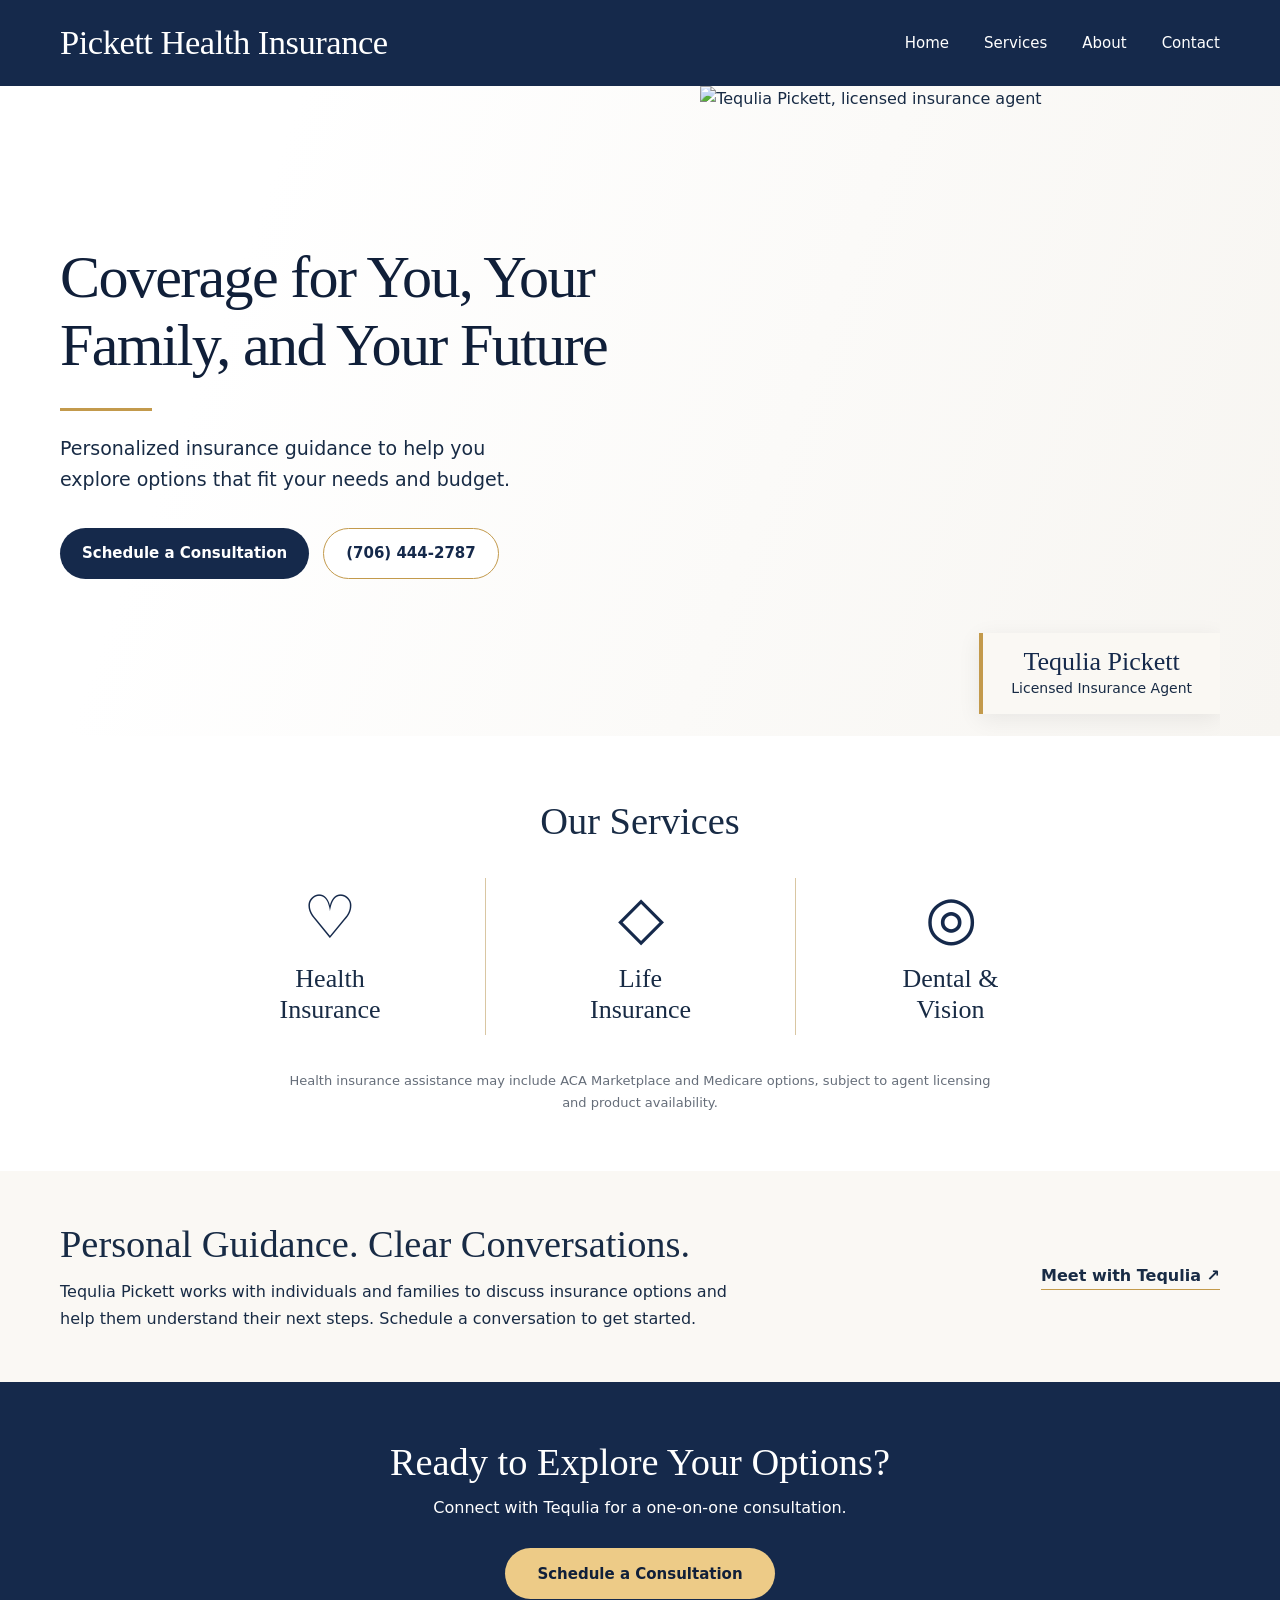
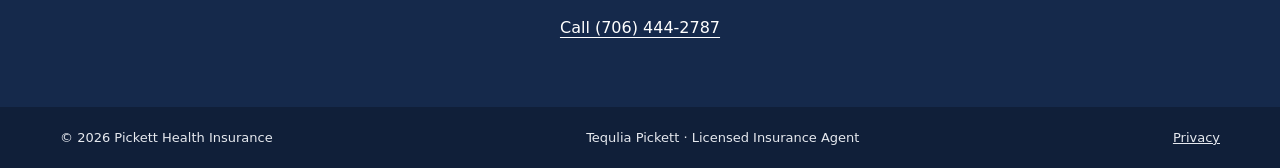
==== index.html @ 5af8630d "Add files via upload" ====
<!doctype html>
<html lang="en"><head><meta charset="utf-8"><meta name="viewport" content="width=device-width,initial-scale=1"><meta name="theme-color" content="#15294b"><meta name="description" content="Pickett Health Insurance — personalized insurance guidance from licensed agent Tequlia Pickett. Schedule a consultation or call our office."><title>Pickett Health Insurance | Insurance Guidance</title><link rel="stylesheet" href="styles.css"></head>
<body><a class="skip" href="#main">Skip to content</a><header class="site-header"><div class="container header-inner"><a class="wordmark" href="#home">Pickett Health Insurance</a><button class="menu-toggle" type="button" aria-label="Open navigation" aria-expanded="false" aria-controls="nav">Menu <span aria-hidden="true">☰</span></button><nav id="nav" aria-label="Main navigation"><a href="#home">Home</a><a href="#services">Services</a><a href="#about">About</a><a href="#contact">Contact</a></nav></div></header>
<main id="main"><section id="home" class="hero"><div class="container hero-grid"><div class="hero-copy"><h1>Coverage for You, Your Family, and Your Future</h1><div class="accent-line" aria-hidden="true"></div><p>Personalized insurance guidance to help you explore options that fit your needs and budget.</p><div class="actions"><a class="btn btn-primary" href="https://cal.com/pickett-health-insurance/insurance-consultation" target="_blank" rel="noopener noreferrer">Schedule a Consultation</a><a class="btn btn-outline" href="tel:+17064442787">(706) 444-2787</a></div></div><div class="portrait-wrap"><img src="assets/tequlia-pickett.jpg" alt="Tequlia Pickett, licensed insurance agent" width="1000" height="1250" fetchpriority="high"><div class="portrait-caption"><strong>Tequlia Pickett</strong><span>Licensed Insurance Agent</span></div></div></div></section>
<section class="services" id="services"><div class="container"><h2>Our Services</h2><div class="service-grid"><article><div class="service-symbol" aria-hidden="true">♡</div><h3>Health<br>Insurance</h3></article><article><div class="service-symbol" aria-hidden="true">◇</div><h3>Life<br>Insurance</h3></article><article><div class="service-symbol" aria-hidden="true">◎</div><h3>Dental &amp;<br>Vision</h3></article></div><p class="services-note">Health insurance assistance may include ACA Marketplace and Medicare options, subject to agent licensing and product availability.</p></div></section>
<section class="about" id="about"><div class="container about-inner"><div><h2>Personal Guidance. Clear Conversations.</h2><p>Tequlia Pickett works with individuals and families to discuss insurance options and help them understand their next steps. Schedule a conversation to get started.</p></div><a class="text-link" href="https://cal.com/pickett-health-insurance/insurance-consultation" target="_blank" rel="noopener noreferrer">Meet with Tequlia <span aria-hidden="true">↗</span></a></div></section>
<section class="contact" id="contact"><div class="container contact-inner"><h2>Ready to Explore Your Options?</h2><p>Connect with Tequlia for a one-on-one consultation.</p><div class="contact-actions"><a class="btn btn-gold" href="https://cal.com/pickett-health-insurance/insurance-consultation" target="_blank" rel="noopener noreferrer">Schedule a Consultation</a><a class="contact-phone" href="tel:+17064442787">Call (706) 444-2787</a></div></div></section></main>
<footer><div class="container footer-inner"><span>© <span id="year">2026</span> Pickett Health Insurance</span><span>Tequlia Pickett · Licensed Insurance Agent</span><a href="privacy.html">Privacy</a></div></footer><script src="script.js" defer></script></body></html>
---- styles.css ----
:root{--navy:#15294b;--navy-dark:#101f39;--cream:#faf8f4;--ink:#182b45;--gold:#c39a4c;--border:#e8e2d8}*{box-sizing:border-box}html{scroll-behavior:smooth}body{margin:0;color:var(--ink);background:#fff;font:16px/1.65 system-ui,-apple-system,Segoe UI,sans-serif}a{color:inherit}.container{width:min(1160px,calc(100% - 56px));margin:auto}.skip{position:absolute;left:-9999px;top:0;background:white;padding:10px;z-index:20}.skip:focus{left:12px}.site-header{background:var(--navy);color:#fff}.header-inner{min-height:86px;display:flex;align-items:center;justify-content:space-between;gap:30px}.wordmark{font:clamp(24px,2.7vw,35px)/1.15 Georgia,serif;letter-spacing:-.5px;text-decoration:none;white-space:nowrap}nav{display:flex;gap:35px}nav a{text-decoration:none;font-size:15px}nav a:hover,nav a:focus-visible{text-decoration:underline;text-decoration-color:var(--gold);text-underline-offset:8px}.menu-toggle{display:none}.hero{background:linear-gradient(110deg,#fff 20%,#f7f5f1 100%)}.hero-grid{display:grid;grid-template-columns:1.08fr .92fr;min-height:560px;align-items:center;gap:30px}.hero-copy{padding:60px 0}.hero h1{font:clamp(38px,4.7vw,66px)/1.12 Georgia,serif;letter-spacing:-1.7px;margin:0;max-width:680px;color:var(--navy-dark);font-weight:500}.accent-line{height:3px;width:92px;background:var(--gold);margin:30px 0 22px}.hero-copy p{font-size:19px;max-width:500px;margin:0 0 32px}.actions{display:flex;gap:14px;flex-wrap:wrap}.btn{display:inline-flex;align-items:center;justify-content:center;text-align:center;min-height:51px;padding:11px 22px;border-radius:999px;text-decoration:none;font-weight:600;font-size:15px;transition:background .15s ease,transform .15s ease}.btn:hover{transform:translateY(-1px)}.btn-primary{background:var(--navy);color:#fff}.btn-primary:hover{background:#25416c}.btn-outline{border:1px solid var(--gold);background:#fff;color:var(--navy)}.portrait-wrap{align-self:stretch;min-height:510px;position:relative;overflow:hidden}.portrait-wrap img{display:block;width:100%;height:100%;object-fit:cover;object-position:center 23%}.portrait-caption{position:absolute;bottom:22px;right:0;background:rgba(250,248,244,.96);border-left:4px solid var(--gold);padding:14px 28px;display:flex;flex-direction:column;text-align:center;box-shadow:0 5px 22px #00000012}.portrait-caption strong{font:26px Georgia,serif;color:var(--navy)}.portrait-caption span{font-size:14px}.services{padding:62px 0 58px;text-align:center}.services h2,.about h2,.contact h2{font:clamp(30px,3vw,42px)/1.2 Georgia,serif;font-weight:500;margin:0 0 34px}.service-grid{display:grid;grid-template-columns:repeat(3,1fr);gap:0;max-width:930px;margin:auto}.service-grid article{padding:10px 22px}.service-grid article+article{border-left:1px solid #d9c6a2}.service-symbol{font:60px/1 Georgia,serif;color:var(--navy);height:75px}.service-grid h3{font:26px/1.2 Georgia,serif;font-weight:500;margin:0}.services-note{font-size:13px;color:#656d79;margin:35px auto 0;max-width:720px}.about{background:var(--cream);padding:50px 0}.about-inner{display:flex;justify-content:space-between;align-items:center;gap:35px}.about h2{margin-bottom:12px}.about p{max-width:700px;margin:0}.text-link{white-space:nowrap;text-decoration:none;border-bottom:1px solid var(--gold);font-weight:600}.contact{background:var(--navy);color:#fff;text-align:center;padding:57px 0 65px}.contact h2{margin-bottom:10px}.contact p{margin:0 0 27px}.contact-actions{display:flex;flex-direction:column;align-items:center;gap:16px}.btn-gold{background:#edcb87;color:var(--navy-dark);min-width:270px}.btn-gold:hover{background:#f5dba7}.contact-phone{color:#fff;text-underline-offset:4px}footer{background:var(--navy-dark);color:#e6e9ef;font-size:13px}.footer-inner{display:flex;justify-content:space-between;gap:18px;flex-wrap:wrap;padding:20px 0}footer a{color:inherit}@media(max-width:850px){.hero-grid{grid-template-columns:1fr 1fr}.hero h1{font-size:clamp(34px,4.5vw,50px)}.hero-copy p{font-size:17px}.wordmark{font-size:26px}nav{gap:16px}}@media(max-width:680px){.container{width:min(100% - 36px,520px)}.header-inner{min-height:72px}.wordmark{font-size:23px}.menu-toggle{display:block;border:1px solid #ffffff55;background:transparent;color:#fff;padding:8px 12px;border-radius:6px;cursor:pointer}.site-header .header-inner{flex-wrap:wrap}nav{display:none;width:100%;flex-direction:column;gap:0;padding-bottom:15px}nav.open{display:flex}nav a{padding:9px 0}.hero-grid{display:flex;flex-direction:column;gap:0}.hero-copy{padding:42px 0 34px}.hero h1{font-size:clamp(36px,9vw,48px)}.hero-copy p{font-size:17px}.portrait-wrap{width:100%;min-height:0;height:390px}.portrait-caption{bottom:12px;padding:10px 17px}.portrait-caption strong{font-size:21px}.services{padding:44px 0}.service-grid{gap:14px}.service-grid article{padding:4px}.service-symbol{font-size:45px;height:55px}.service-grid h3{font-size:18px}.about-inner{display:block}.text-link{display:inline-block;margin-top:20px}.footer-inner{flex-direction:column;gap:5px}.actions{flex-direction:column;align-items:flex-start}}@media(prefers-reduced-motion:reduce){html{scroll-behavior:auto}.btn{transition:none}}
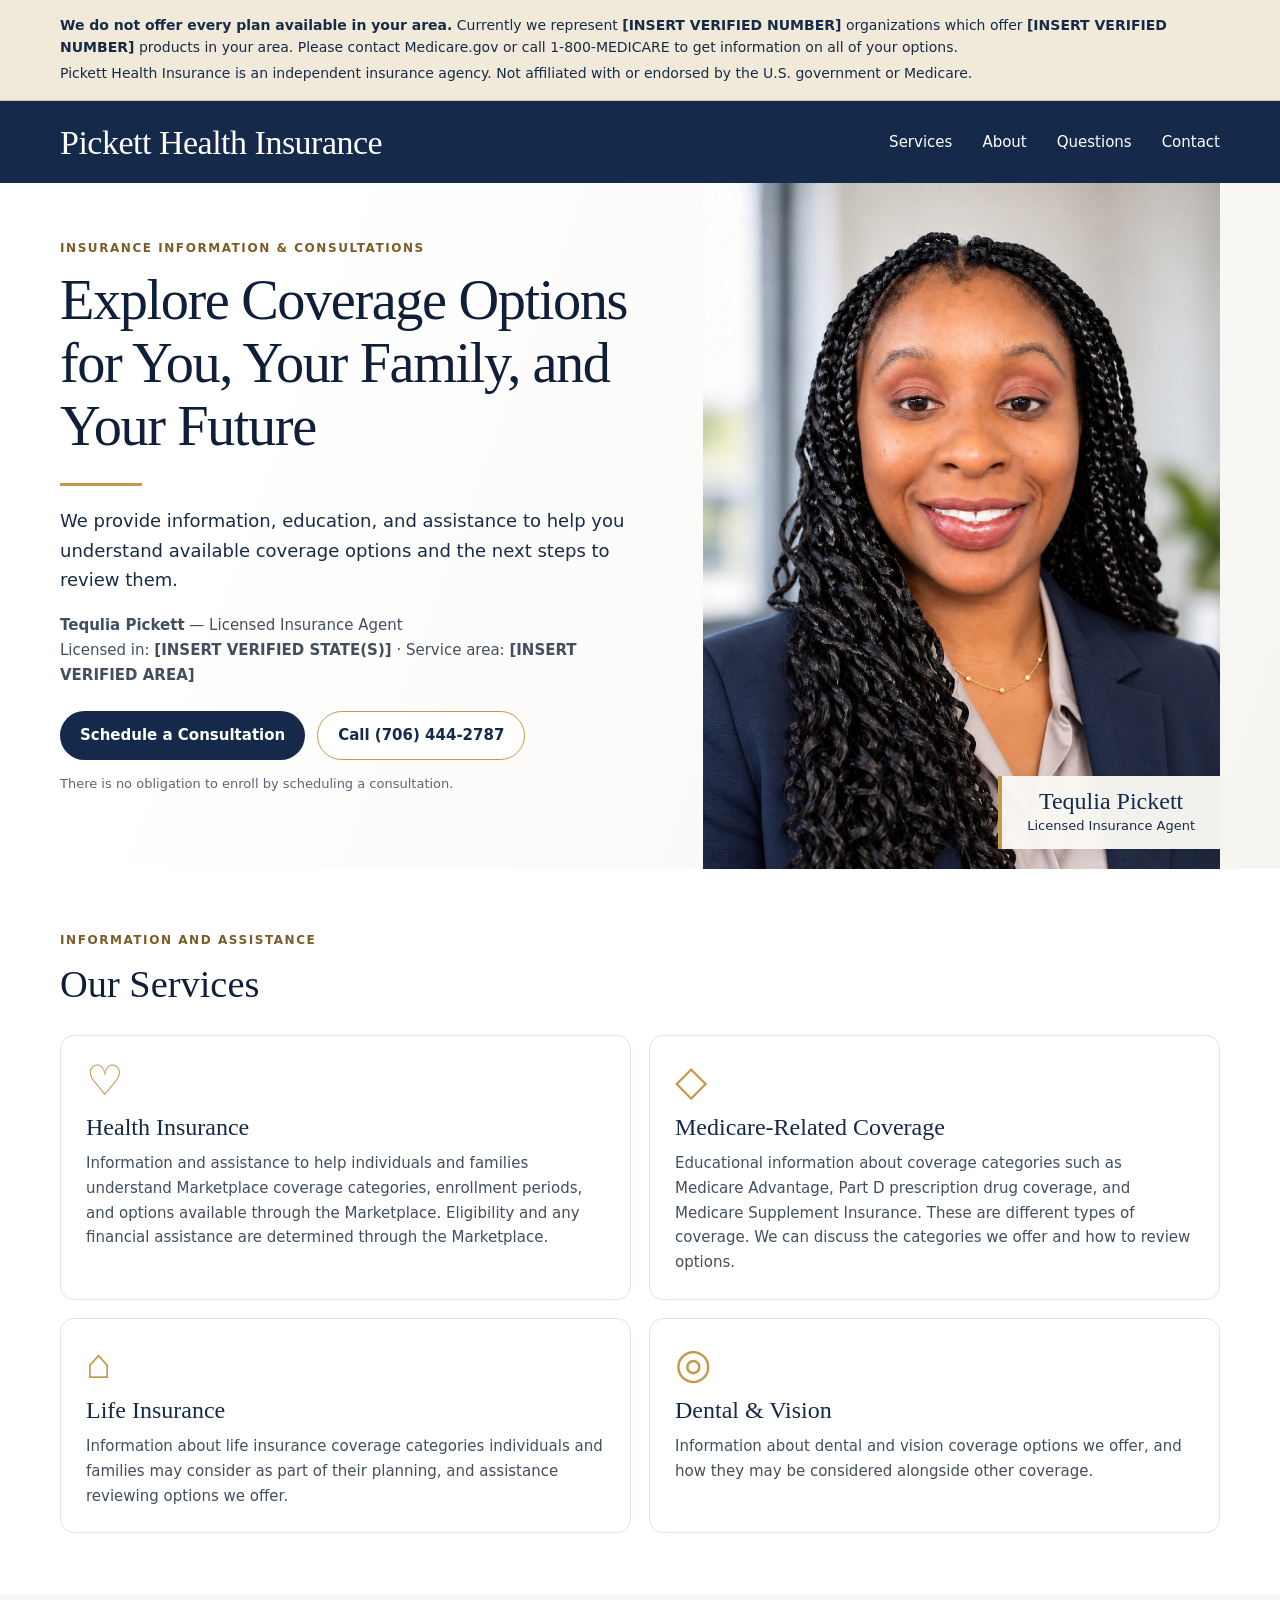
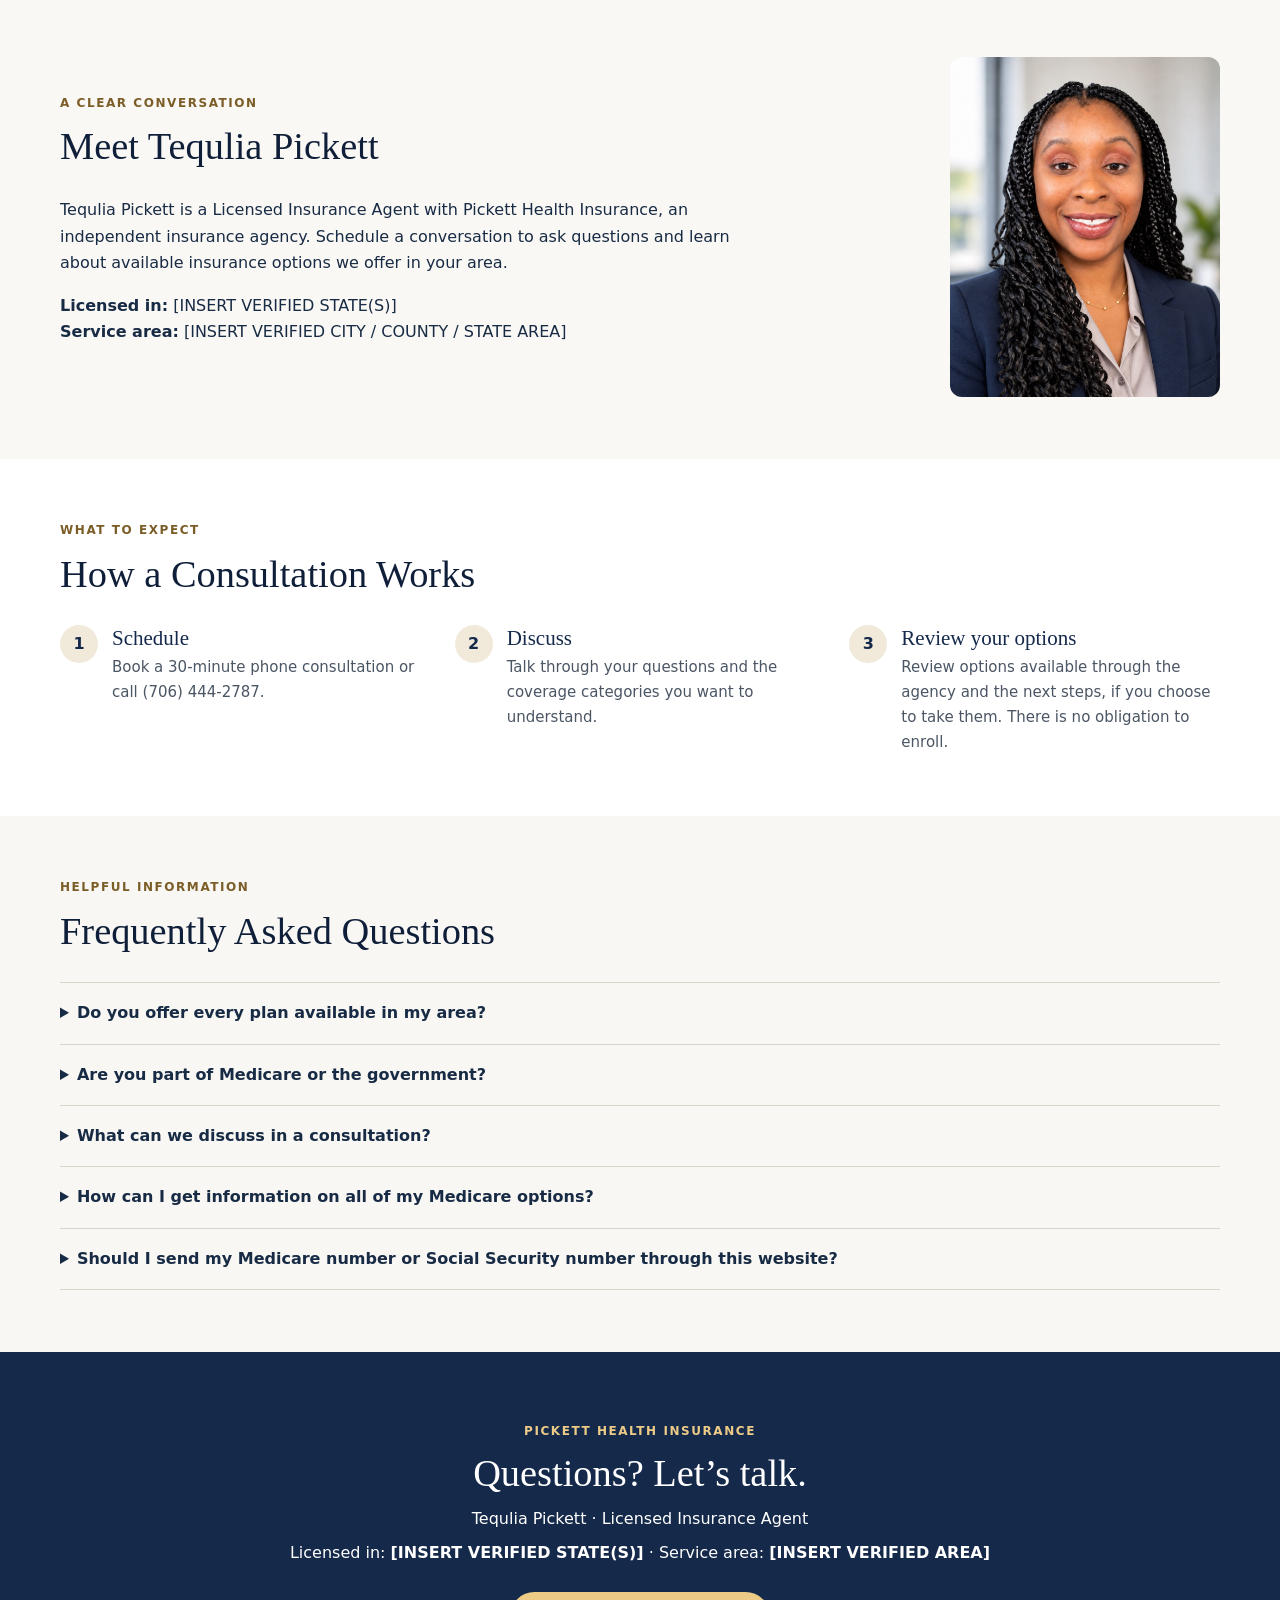
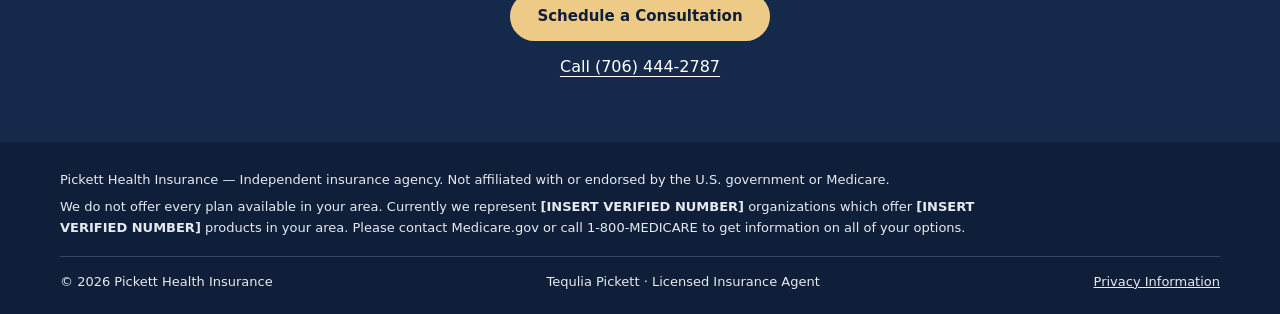
==== commit 4add9d92: "Add files via upload" ====
--- a/index.html
+++ b/index.html
@@ -1,8 +1,65 @@
 <!doctype html>
-<html lang="en"><head><meta charset="utf-8"><meta name="viewport" content="width=device-width,initial-scale=1"><meta name="theme-color" content="#15294b"><meta name="description" content="Pickett Health Insurance — personalized insurance guidance from licensed agent Tequlia Pickett. Schedule a consultation or call our office."><title>Pickett Health Insurance | Insurance Guidance</title><link rel="stylesheet" href="styles.css"></head>
-<body><a class="skip" href="#main">Skip to content</a><header class="site-header"><div class="container header-inner"><a class="wordmark" href="#home">Pickett Health Insurance</a><button class="menu-toggle" type="button" aria-label="Open navigation" aria-expanded="false" aria-controls="nav">Menu <span aria-hidden="true">☰</span></button><nav id="nav" aria-label="Main navigation"><a href="#home">Home</a><a href="#services">Services</a><a href="#about">About</a><a href="#contact">Contact</a></nav></div></header>
-<main id="main"><section id="home" class="hero"><div class="container hero-grid"><div class="hero-copy"><h1>Coverage for You, Your Family, and Your Future</h1><div class="accent-line" aria-hidden="true"></div><p>Personalized insurance guidance to help you explore options that fit your needs and budget.</p><div class="actions"><a class="btn btn-primary" href="https://cal.com/pickett-health-insurance/insurance-consultation" target="_blank" rel="noopener noreferrer">Schedule a Consultation</a><a class="btn btn-outline" href="tel:+17064442787">(706) 444-2787</a></div></div><div class="portrait-wrap"><img src="assets/tequlia-pickett.jpg" alt="Tequlia Pickett, licensed insurance agent" width="1000" height="1250" fetchpriority="high"><div class="portrait-caption"><strong>Tequlia Pickett</strong><span>Licensed Insurance Agent</span></div></div></div></section>
-<section class="services" id="services"><div class="container"><h2>Our Services</h2><div class="service-grid"><article><div class="service-symbol" aria-hidden="true">♡</div><h3>Health<br>Insurance</h3></article><article><div class="service-symbol" aria-hidden="true">◇</div><h3>Life<br>Insurance</h3></article><article><div class="service-symbol" aria-hidden="true">◎</div><h3>Dental &amp;<br>Vision</h3></article></div><p class="services-note">Health insurance assistance may include ACA Marketplace and Medicare options, subject to agent licensing and product availability.</p></div></section>
-<section class="about" id="about"><div class="container about-inner"><div><h2>Personal Guidance. Clear Conversations.</h2><p>Tequlia Pickett works with individuals and families to discuss insurance options and help them understand their next steps. Schedule a conversation to get started.</p></div><a class="text-link" href="https://cal.com/pickett-health-insurance/insurance-consultation" target="_blank" rel="noopener noreferrer">Meet with Tequlia <span aria-hidden="true">↗</span></a></div></section>
-<section class="contact" id="contact"><div class="container contact-inner"><h2>Ready to Explore Your Options?</h2><p>Connect with Tequlia for a one-on-one consultation.</p><div class="contact-actions"><a class="btn btn-gold" href="https://cal.com/pickett-health-insurance/insurance-consultation" target="_blank" rel="noopener noreferrer">Schedule a Consultation</a><a class="contact-phone" href="tel:+17064442787">Call (706) 444-2787</a></div></div></section></main>
-<footer><div class="container footer-inner"><span>© <span id="year">2026</span> Pickett Health Insurance</span><span>Tequlia Pickett · Licensed Insurance Agent</span><a href="privacy.html">Privacy</a></div></footer><script src="script.js" defer></script></body></html>
+<html lang="en">
+<head>
+  <meta charset="utf-8">
+  <meta name="viewport" content="width=device-width, initial-scale=1">
+  <meta name="theme-color" content="#15294b">
+  <meta name="description" content="Pickett Health Insurance provides information and consultations to help people explore health and other insurance coverage options.">
+  <title>Pickett Health Insurance | Coverage Information</title>
+  <link rel="stylesheet" href="styles.css">
+</head>
+<body>
+  <a class="skip" href="#main">Skip to content</a>
+  <div class="medicare-notice" aria-label="Medicare plan disclaimer">
+    <div class="container">
+      <p><strong>We do not offer every plan available in your area.</strong> Currently we represent <strong>[INSERT VERIFIED NUMBER]</strong> organizations which offer <strong>[INSERT VERIFIED NUMBER]</strong> products in your area. Please contact Medicare.gov or call 1-800-MEDICARE to get information on all of your options.</p>
+      <p class="agency-note">Pickett Health Insurance is an independent insurance agency. Not affiliated with or endorsed by the U.S. government or Medicare.</p>
+    </div>
+  </div>
+  <header class="site-header">
+    <div class="container header-inner">
+      <a class="wordmark" href="#home">Pickett Health Insurance</a>
+      <button class="menu-toggle" type="button" aria-label="Open navigation" aria-expanded="false" aria-controls="nav">Menu <span aria-hidden="true">☰</span></button>
+      <nav id="nav" aria-label="Main navigation"><a href="#services">Services</a><a href="#about">About</a><a href="#faq">Questions</a><a href="#contact">Contact</a></nav>
+    </div>
+  </header>
+  <main id="main">
+    <section id="home" class="hero">
+      <div class="container hero-grid">
+        <div class="hero-copy">
+          <p class="eyebrow">Insurance information &amp; consultations</p>
+          <h1>Explore Coverage Options for You, Your Family, and Your Future</h1>
+          <div class="accent-line" aria-hidden="true"></div>
+          <p>We provide information, education, and assistance to help you understand available coverage options and the next steps to review them.</p>
+          <p class="agent-line"><strong>Tequlia Pickett</strong> — Licensed Insurance Agent<br>Licensed in: <strong>[INSERT VERIFIED STATE(S)]</strong> · Service area: <strong>[INSERT VERIFIED AREA]</strong></p>
+          <div class="actions"><a class="btn btn-primary" href="https://cal.com/pickett-health-insurance/insurance-consultation" target="_blank" rel="noopener noreferrer">Schedule a Consultation</a><a class="btn btn-outline" href="tel:+17064442787">Call (706) 444-2787</a></div>
+          <p class="small-note">There is no obligation to enroll by scheduling a consultation.</p>
+        </div>
+        <div class="portrait-wrap"><img src="tequlia-pickett.jpg" alt="Tequlia Pickett, Licensed Insurance Agent" width="1000" height="1250" fetchpriority="high"><div class="portrait-caption"><strong>Tequlia Pickett</strong><span>Licensed Insurance Agent</span></div></div>
+      </div>
+    </section>
+    <section class="services section" id="services">
+      <div class="container"><p class="eyebrow">Information and assistance</p><h2>Our Services</h2>
+        <div class="service-grid">
+          <article class="service-card"><span class="service-symbol" aria-hidden="true">♡</span><h3>Health Insurance</h3><p>Information and assistance to help individuals and families understand Marketplace coverage categories, enrollment periods, and options available through the Marketplace. Eligibility and any financial assistance are determined through the Marketplace.</p></article>
+          <article class="service-card"><span class="service-symbol" aria-hidden="true">◇</span><h3>Medicare-Related Coverage</h3><p>Educational information about coverage categories such as Medicare Advantage, Part D prescription drug coverage, and Medicare Supplement Insurance. These are different types of coverage. We can discuss the categories we offer and how to review options.</p></article>
+          <article class="service-card"><span class="service-symbol" aria-hidden="true">⌂</span><h3>Life Insurance</h3><p>Information about life insurance coverage categories individuals and families may consider as part of their planning, and assistance reviewing options we offer.</p></article>
+          <article class="service-card"><span class="service-symbol" aria-hidden="true">◎</span><h3>Dental &amp; Vision</h3><p>Information about dental and vision coverage options we offer, and how they may be considered alongside other coverage.</p></article>
+        </div>
+      </div>
+    </section>
+    <section class="about section" id="about"><div class="container about-inner"><div><p class="eyebrow">A clear conversation</p><h2>Meet Tequlia Pickett</h2><p>Tequlia Pickett is a Licensed Insurance Agent with Pickett Health Insurance, an independent insurance agency. Schedule a conversation to ask questions and learn about available insurance options we offer in your area.</p><p><strong>Licensed in:</strong> [INSERT VERIFIED STATE(S)]<br><strong>Service area:</strong> [INSERT VERIFIED CITY / COUNTY / STATE AREA]</p></div><img src="tequlia-pickett.jpg" alt="" width="1000" height="1250" loading="lazy"></div></section>
+    <section class="steps section"><div class="container"><p class="eyebrow">What to expect</p><h2>How a Consultation Works</h2><ol class="step-list"><li><span>1</span><div><h3>Schedule</h3><p>Book a 30-minute phone consultation or call (706) 444-2787.</p></div></li><li><span>2</span><div><h3>Discuss</h3><p>Talk through your questions and the coverage categories you want to understand.</p></div></li><li><span>3</span><div><h3>Review your options</h3><p>Review options available through the agency and the next steps, if you choose to take them. There is no obligation to enroll.</p></div></li></ol></div></section>
+    <section class="faq section" id="faq"><div class="container"><p class="eyebrow">Helpful information</p><h2>Frequently Asked Questions</h2>
+      <details><summary>Do you offer every plan available in my area?</summary><p>No. Please see the notice at the top of this page for the number of organizations and products currently represented, and where to find information on all of your options.</p></details>
+      <details><summary>Are you part of Medicare or the government?</summary><p>No. Pickett Health Insurance is an independent insurance agency and is not affiliated with or endorsed by the U.S. government or Medicare.</p></details>
+      <details><summary>What can we discuss in a consultation?</summary><p>ACA/Marketplace coverage, Medicare-related coverage categories, life insurance, dental and vision coverage, or assistance for existing clients, based on options available in your area.</p></details>
+      <details><summary>How can I get information on all of my Medicare options?</summary><p>Visit Medicare.gov or call 1-800-MEDICARE (1-800-633-4227).</p></details>
+      <details><summary>Should I send my Medicare number or Social Security number through this website?</summary><p>No. Do not send a Medicare number, Social Security number, or medical information through this website.</p></details>
+    </div></section>
+    <section class="contact section" id="contact"><div class="container contact-inner"><p class="eyebrow">Pickett Health Insurance</p><h2>Questions? Let’s talk.</h2><p>Tequlia Pickett · Licensed Insurance Agent</p><p>Licensed in: <strong>[INSERT VERIFIED STATE(S)]</strong> · Service area: <strong>[INSERT VERIFIED AREA]</strong></p><div class="contact-actions"><a class="btn btn-gold" href="https://cal.com/pickett-health-insurance/insurance-consultation" target="_blank" rel="noopener noreferrer">Schedule a Consultation</a><a class="contact-phone" href="tel:+17064442787">Call (706) 444-2787</a></div></div></section>
+  </main>
+  <footer><div class="container"><p>Pickett Health Insurance — Independent insurance agency. Not affiliated with or endorsed by the U.S. government or Medicare.</p><p class="footer-disclaimer">We do not offer every plan available in your area. Currently we represent <strong>[INSERT VERIFIED NUMBER]</strong> organizations which offer <strong>[INSERT VERIFIED NUMBER]</strong> products in your area. Please contact Medicare.gov or call 1-800-MEDICARE to get information on all of your options.</p><div class="footer-bottom"><span>© <span id="year">2026</span> Pickett Health Insurance</span><span>Tequlia Pickett · Licensed Insurance Agent</span><a href="privacy.html">Privacy Information</a></div></div></footer>
+  <script src="script.js" defer></script>
+</body>
+</html>
--- a/styles.css
+++ b/styles.css
@@ -1 +1 @@
-:root{--navy:#15294b;--navy-dark:#101f39;--cream:#faf8f4;--ink:#182b45;--gold:#c39a4c;--border:#e8e2d8}*{box-sizing:border-box}html{scroll-behavior:smooth}body{margin:0;color:var(--ink);background:#fff;font:16px/1.65 system-ui,-apple-system,Segoe UI,sans-serif}a{color:inherit}.container{width:min(1160px,calc(100% - 56px));margin:auto}.skip{position:absolute;left:-9999px;top:0;background:white;padding:10px;z-index:20}.skip:focus{left:12px}.site-header{background:var(--navy);color:#fff}.header-inner{min-height:86px;display:flex;align-items:center;justify-content:space-between;gap:30px}.wordmark{font:clamp(24px,2.7vw,35px)/1.15 Georgia,serif;letter-spacing:-.5px;text-decoration:none;white-space:nowrap}nav{display:flex;gap:35px}nav a{text-decoration:none;font-size:15px}nav a:hover,nav a:focus-visible{text-decoration:underline;text-decoration-color:var(--gold);text-underline-offset:8px}.menu-toggle{display:none}.hero{background:linear-gradient(110deg,#fff 20%,#f7f5f1 100%)}.hero-grid{display:grid;grid-template-columns:1.08fr .92fr;min-height:560px;align-items:center;gap:30px}.hero-copy{padding:60px 0}.hero h1{font:clamp(38px,4.7vw,66px)/1.12 Georgia,serif;letter-spacing:-1.7px;margin:0;max-width:680px;color:var(--navy-dark);font-weight:500}.accent-line{height:3px;width:92px;background:var(--gold);margin:30px 0 22px}.hero-copy p{font-size:19px;max-width:500px;margin:0 0 32px}.actions{display:flex;gap:14px;flex-wrap:wrap}.btn{display:inline-flex;align-items:center;justify-content:center;text-align:center;min-height:51px;padding:11px 22px;border-radius:999px;text-decoration:none;font-weight:600;font-size:15px;transition:background .15s ease,transform .15s ease}.btn:hover{transform:translateY(-1px)}.btn-primary{background:var(--navy);color:#fff}.btn-primary:hover{background:#25416c}.btn-outline{border:1px solid var(--gold);background:#fff;color:var(--navy)}.portrait-wrap{align-self:stretch;min-height:510px;position:relative;overflow:hidden}.portrait-wrap img{display:block;width:100%;height:100%;object-fit:cover;object-position:center 23%}.portrait-caption{position:absolute;bottom:22px;right:0;background:rgba(250,248,244,.96);border-left:4px solid var(--gold);padding:14px 28px;display:flex;flex-direction:column;text-align:center;box-shadow:0 5px 22px #00000012}.portrait-caption strong{font:26px Georgia,serif;color:var(--navy)}.portrait-caption span{font-size:14px}.services{padding:62px 0 58px;text-align:center}.services h2,.about h2,.contact h2{font:clamp(30px,3vw,42px)/1.2 Georgia,serif;font-weight:500;margin:0 0 34px}.service-grid{display:grid;grid-template-columns:repeat(3,1fr);gap:0;max-width:930px;margin:auto}.service-grid article{padding:10px 22px}.service-grid article+article{border-left:1px solid #d9c6a2}.service-symbol{font:60px/1 Georgia,serif;color:var(--navy);height:75px}.service-grid h3{font:26px/1.2 Georgia,serif;font-weight:500;margin:0}.services-note{font-size:13px;color:#656d79;margin:35px auto 0;max-width:720px}.about{background:var(--cream);padding:50px 0}.about-inner{display:flex;justify-content:space-between;align-items:center;gap:35px}.about h2{margin-bottom:12px}.about p{max-width:700px;margin:0}.text-link{white-space:nowrap;text-decoration:none;border-bottom:1px solid var(--gold);font-weight:600}.contact{background:var(--navy);color:#fff;text-align:center;padding:57px 0 65px}.contact h2{margin-bottom:10px}.contact p{margin:0 0 27px}.contact-actions{display:flex;flex-direction:column;align-items:center;gap:16px}.btn-gold{background:#edcb87;color:var(--navy-dark);min-width:270px}.btn-gold:hover{background:#f5dba7}.contact-phone{color:#fff;text-underline-offset:4px}footer{background:var(--navy-dark);color:#e6e9ef;font-size:13px}.footer-inner{display:flex;justify-content:space-between;gap:18px;flex-wrap:wrap;padding:20px 0}footer a{color:inherit}@media(max-width:850px){.hero-grid{grid-template-columns:1fr 1fr}.hero h1{font-size:clamp(34px,4.5vw,50px)}.hero-copy p{font-size:17px}.wordmark{font-size:26px}nav{gap:16px}}@media(max-width:680px){.container{width:min(100% - 36px,520px)}.header-inner{min-height:72px}.wordmark{font-size:23px}.menu-toggle{display:block;border:1px solid #ffffff55;background:transparent;color:#fff;padding:8px 12px;border-radius:6px;cursor:pointer}.site-header .header-inner{flex-wrap:wrap}nav{display:none;width:100%;flex-direction:column;gap:0;padding-bottom:15px}nav.open{display:flex}nav a{padding:9px 0}.hero-grid{display:flex;flex-direction:column;gap:0}.hero-copy{padding:42px 0 34px}.hero h1{font-size:clamp(36px,9vw,48px)}.hero-copy p{font-size:17px}.portrait-wrap{width:100%;min-height:0;height:390px}.portrait-caption{bottom:12px;padding:10px 17px}.portrait-caption strong{font-size:21px}.services{padding:44px 0}.service-grid{gap:14px}.service-grid article{padding:4px}.service-symbol{font-size:45px;height:55px}.service-grid h3{font-size:18px}.about-inner{display:block}.text-link{display:inline-block;margin-top:20px}.footer-inner{flex-direction:column;gap:5px}.actions{flex-direction:column;align-items:flex-start}}@media(prefers-reduced-motion:reduce){html{scroll-behavior:auto}.btn{transition:none}}
+:root{--navy:#15294b;--navy-dark:#101f39;--cream:#faf8f4;--ink:#182b45;--gold:#c39a4c;--border:#e8e2d8;--muted:#5b6573}*{box-sizing:border-box}html{scroll-behavior:smooth}body{margin:0;color:var(--ink);background:#fff;font:16px/1.65 system-ui,-apple-system,Segoe UI,sans-serif}a{color:inherit}.container{width:min(1160px,calc(100% - 48px));margin:auto}.skip{position:absolute;left:-9999px;top:0;background:white;padding:10px;z-index:20}.skip:focus{left:12px}.medicare-notice{background:#f1eadb;color:#182b45;border-bottom:1px solid #d6c49f;font-size:14px;line-height:1.55;padding:15px 0}.medicare-notice p{margin:0}.medicare-notice .agency-note{margin-top:5px}.site-header{background:var(--navy);color:#fff}.header-inner{min-height:82px;display:flex;align-items:center;justify-content:space-between;gap:25px}.wordmark{font:clamp(23px,2.7vw,34px)/1.15 Georgia,serif;letter-spacing:-.5px;text-decoration:none;white-space:nowrap}nav{display:flex;gap:30px}nav a{text-decoration:none;font-size:15px}nav a:hover,nav a:focus-visible{text-decoration:underline;text-decoration-color:var(--gold);text-underline-offset:7px}.menu-toggle{display:none}.hero{background:linear-gradient(110deg,#fff 20%,#f7f5f1 100%)}.hero-grid{display:grid;grid-template-columns:1.08fr .92fr;min-height:570px;align-items:center;gap:35px}.hero-copy{padding:56px 0}.eyebrow{text-transform:uppercase;letter-spacing:.13em;color:#7b5d27;font-size:12px;font-weight:750;margin:0 0 10px}.hero h1{font:clamp(38px,4.4vw,60px)/1.12 Georgia,serif;letter-spacing:-1.4px;margin:0;max-width:700px;color:var(--navy-dark);font-weight:500}.accent-line{height:3px;width:82px;background:var(--gold);margin:25px 0 20px}.hero-copy>p:not(.eyebrow){font-size:18px;max-width:590px;margin:0 0 18px}.hero-copy .agent-line{font-size:15px!important;color:#424e60}.actions{display:flex;gap:12px;flex-wrap:wrap;margin-top:24px}.btn{display:inline-flex;align-items:center;justify-content:center;text-align:center;min-height:49px;padding:10px 20px;border-radius:999px;text-decoration:none;font-weight:650;font-size:15px;transition:background .15s ease,transform .15s ease}.btn:hover{transform:translateY(-1px)}.btn-primary{background:var(--navy);color:#fff}.btn-primary:hover{background:#25416c}.btn-outline{border:1px solid var(--gold);background:#fff;color:var(--navy)}.small-note{font-size:13px!important;color:var(--muted);margin-top:13px!important}.portrait-wrap{align-self:stretch;min-height:500px;position:relative;overflow:hidden}.portrait-wrap img{display:block;width:100%;height:100%;object-fit:cover;object-position:center 22%}.portrait-caption{position:absolute;bottom:20px;right:0;background:rgba(250,248,244,.97);border-left:4px solid var(--gold);padding:12px 25px;display:flex;flex-direction:column;text-align:center;box-shadow:0 5px 22px #00000012}.portrait-caption strong{font:24px Georgia,serif;color:var(--navy)}.portrait-caption span{font-size:13px}.section{padding:62px 0}.section h2{font:clamp(30px,3vw,42px)/1.2 Georgia,serif;font-weight:500;margin:0 0 28px;color:var(--navy-dark)}.services{background:#fff}.service-grid{display:grid;grid-template-columns:repeat(2,1fr);gap:18px}.service-card{padding:24px 25px;border:1px solid var(--border);border-radius:14px;background:#fff}.service-symbol{font:42px/1 Georgia,serif;color:var(--gold)}.service-card h3{font:24px/1.25 Georgia,serif;font-weight:500;color:var(--navy);margin:9px 0}.service-card p{margin:0;color:#434f5e;font-size:15px}.about{background:var(--cream)}.about-inner{display:grid;grid-template-columns:1fr 270px;align-items:center;gap:55px}.about-inner p:not(.eyebrow){max-width:720px}.about-inner img{width:100%;height:340px;object-fit:cover;object-position:center 20%;border-radius:12px}.steps{background:#fff}.step-list{list-style:none;padding:0;margin:0;display:grid;grid-template-columns:repeat(3,1fr);gap:24px}.step-list li{display:flex;gap:14px;align-items:flex-start}.step-list li>span{display:grid;place-items:center;flex:0 0 38px;height:38px;background:#f1eadb;border-radius:50%;color:var(--navy);font-weight:750}.step-list h3{margin:1px 0 4px;font:21px Georgia,serif;font-weight:500;color:var(--navy)}.step-list p{margin:0;color:#4b5664;font-size:15px}.faq{background:#f8f7f4}.faq details{border-top:1px solid #d9d4ca;padding:17px 0}.faq details:last-child{border-bottom:1px solid #d9d4ca}.faq summary{font-weight:650;cursor:pointer}.faq details p{margin:10px 0 0;color:#4b5664}.contact{background:var(--navy);color:#fff;text-align:center}.contact h2{color:#fff;margin-bottom:10px}.contact .eyebrow{color:#edcb87}.contact p{margin:8px 0}.contact-actions{display:flex;flex-direction:column;align-items:center;gap:13px;margin-top:25px}.btn-gold{background:#edcb87;color:var(--navy-dark);min-width:260px}.btn-gold:hover{background:#f5dba7}.contact-phone{color:#fff;text-underline-offset:4px}footer{background:var(--navy-dark);color:#e6e9ef;font-size:13px;padding:22px 0}footer p{margin:5px 0}.footer-disclaimer{max-width:940px}.footer-bottom{display:flex;justify-content:space-between;gap:16px;flex-wrap:wrap;border-top:1px solid #ffffff2b;margin-top:17px;padding-top:14px}.footer-bottom a{color:inherit}@media(max-width:760px){.container{width:min(100% - 36px,600px)}.header-inner{min-height:72px}.wordmark{font-size:23px}.menu-toggle{display:block;border:1px solid #ffffff55;background:transparent;color:#fff;padding:8px 12px;border-radius:6px;cursor:pointer}.site-header .header-inner{flex-wrap:wrap}nav{display:none;width:100%;flex-direction:column;gap:0;padding-bottom:14px}nav.open{display:flex}nav a{padding:8px 0}.hero-grid{display:flex;flex-direction:column;gap:0}.hero-copy{padding:38px 0 30px}.hero h1{font-size:clamp(35px,9vw,47px)}.hero-copy>p:not(.eyebrow){font-size:17px}.portrait-wrap{width:100%;min-height:0;height:390px}.portrait-caption{bottom:12px;padding:10px 17px}.service-grid{grid-template-columns:1fr}.service-card{padding:20px}.section{padding:45px 0}.about-inner{grid-template-columns:1fr;gap:24px}.about-inner img{height:310px;max-width:320px}.step-list{grid-template-columns:1fr;gap:20px}.actions{flex-direction:column;align-items:stretch}.footer-bottom{flex-direction:column;gap:6px}}@media(prefers-reduced-motion:reduce){html{scroll-behavior:auto}.btn{transition:none}}
